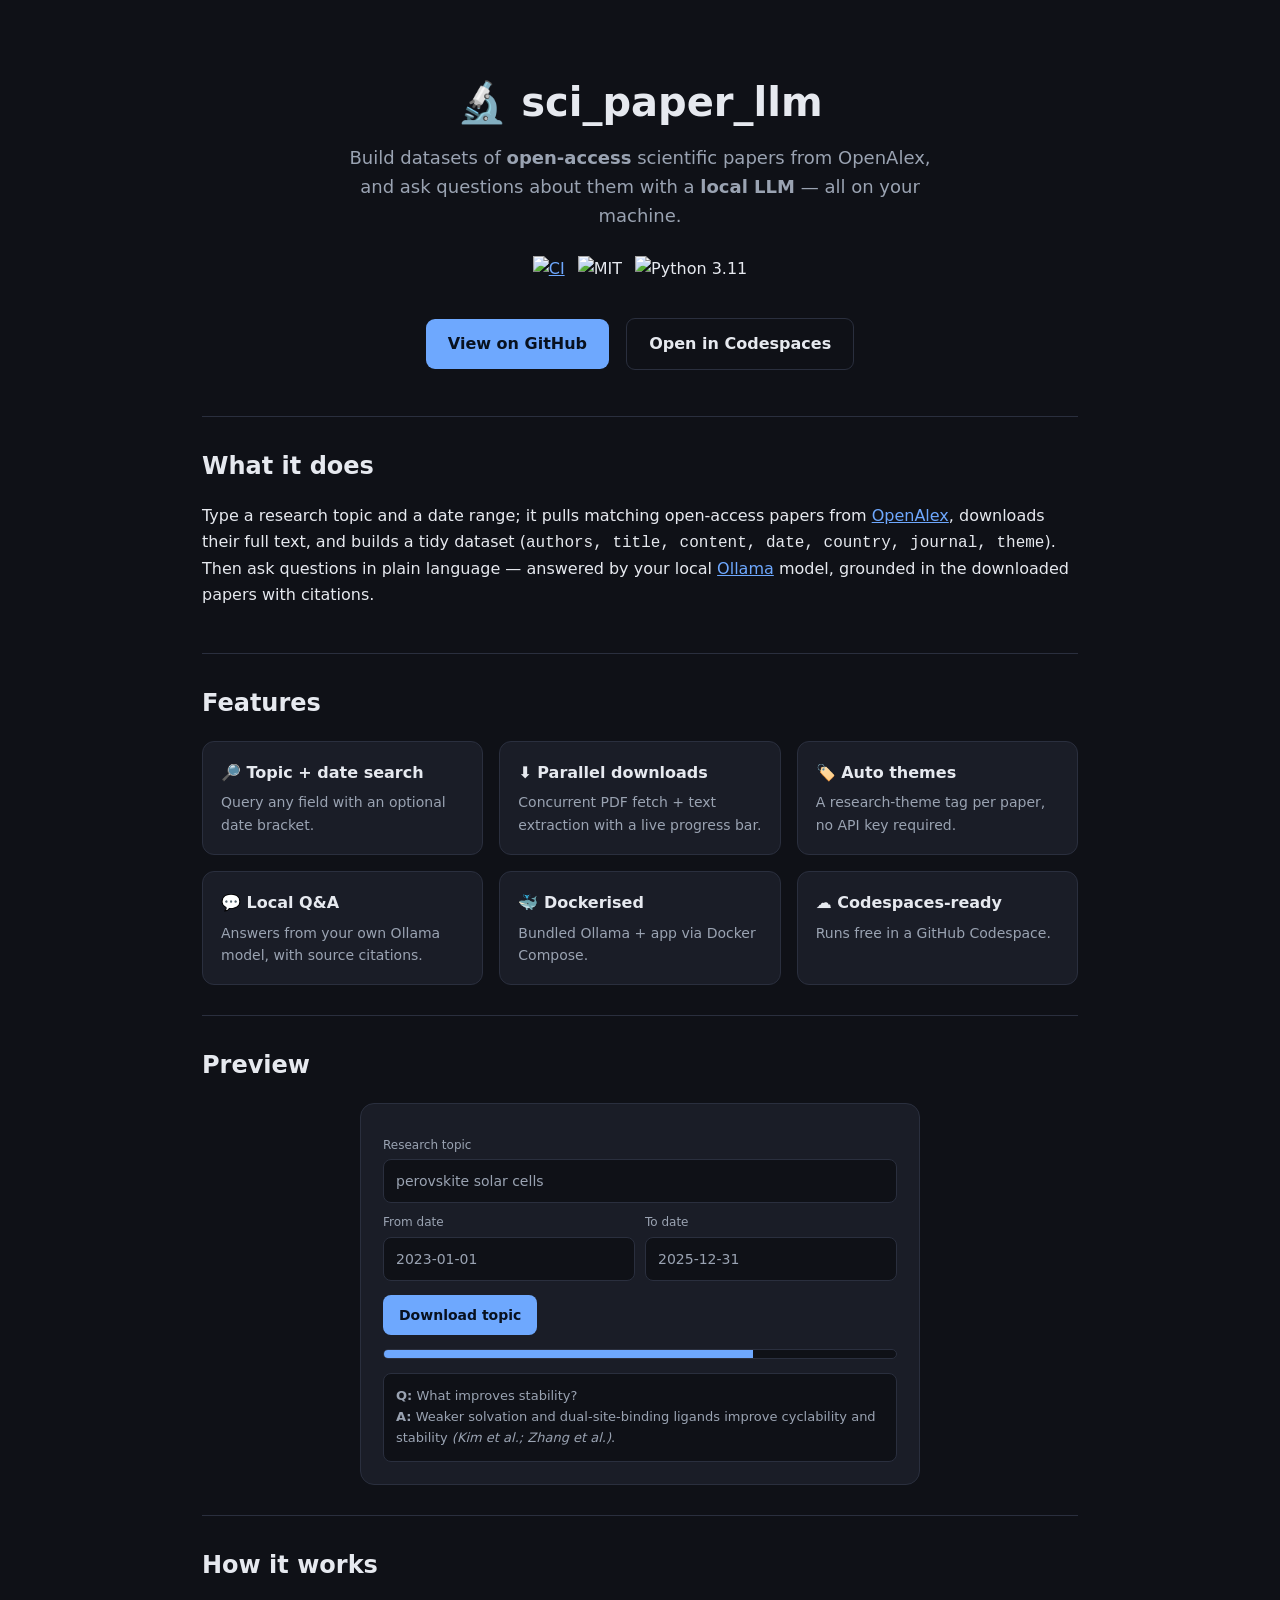
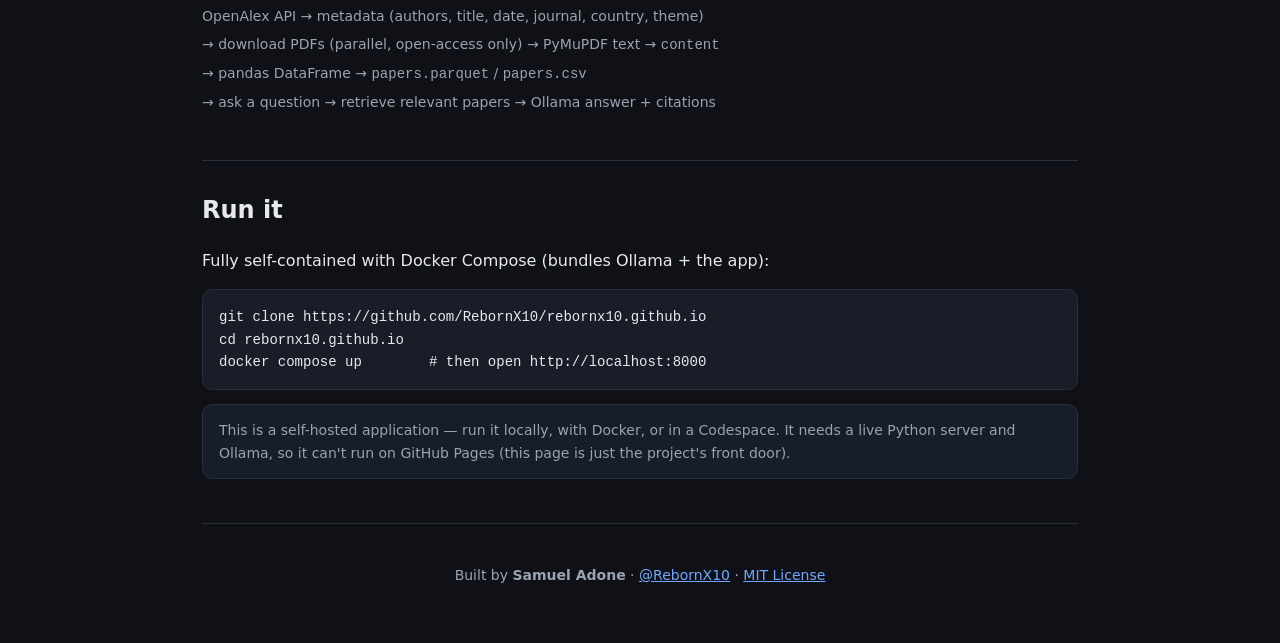
==== docs/index.html @ e5eac95b "Update repo references after rename to rebornx10.github.io Co-Authored-By: Claude Opus 4.8 <noreply@" ====
<!doctype html>
<html lang="en"><head>
<meta charset="utf-8">
<meta name="viewport" content="width=device-width, initial-scale=1">
<title>sci_paper_llm — Local Paper Research Assistant</title>
<meta name="description" content="Build open-access scientific-paper datasets from OpenAlex and query them with a local Ollama model.">
<style>
  :root { --bg:#0f1117; --card:#1a1d27; --line:#2a2f3e; --fg:#e6e9ef;
          --muted:#9aa3b2; --accent:#6ea8fe; --ok:#3fb950; }
  * { box-sizing:border-box; }
  body { margin:0; font:16px/1.6 system-ui,-apple-system,sans-serif;
         background:var(--bg); color:var(--fg); }
  a { color:var(--accent); }
  .wrap { max-width:920px; margin:0 auto; padding:0 22px; }
  header { text-align:center; padding:70px 0 40px; }
  h1 { font-size:40px; margin:0 0 10px; }
  .tag { color:var(--muted); font-size:18px; margin:0 auto 22px; max-width:620px; }
  .badges img { height:24px; margin:4px; vertical-align:middle; }
  .cta { margin-top:26px; }
  .btn { display:inline-block; padding:12px 22px; border-radius:9px; font-weight:600;
         text-decoration:none; margin:6px; }
  .btn.primary { background:var(--accent); color:#08111f; }
  .btn.ghost { border:1px solid var(--line); color:var(--fg); }
  section { padding:30px 0; border-top:1px solid var(--line); }
  h2 { font-size:24px; margin:0 0 18px; }
  .grid { display:grid; grid-template-columns:repeat(auto-fit,minmax(220px,1fr)); gap:16px; }
  .feature { background:var(--card); border:1px solid var(--line); border-radius:12px; padding:18px; }
  .feature h3 { margin:0 0 6px; font-size:16px; }
  .feature p { margin:0; color:var(--muted); font-size:14px; }
  pre { background:var(--card); border:1px solid var(--line); border-radius:10px;
        padding:16px; overflow:auto; font-size:14px; }
  code { font-family:ui-monospace,SFMono-Regular,Menlo,monospace; }
  .flow { color:var(--muted); font-size:14px; line-height:2; }
  /* UI preview */
  .preview { background:var(--card); border:1px solid var(--line); border-radius:14px;
             padding:22px; max-width:560px; margin:0 auto; }
  .preview label { display:block; font-size:12px; color:var(--muted); margin:10px 0 4px; }
  .preview .input { background:#0f1117; border:1px solid var(--line); border-radius:8px;
                    padding:10px 12px; font-size:14px; color:var(--muted); }
  .preview .row { display:flex; gap:10px; } .preview .row > div { flex:1; }
  .preview .button { display:inline-block; margin-top:14px; background:var(--accent);
                     color:#08111f; padding:9px 16px; border-radius:8px; font-weight:600; font-size:14px; }
  .bar { height:10px; background:#0f1117; border:1px solid var(--line);
         border-radius:6px; overflow:hidden; margin-top:14px; }
  .bar > i { display:block; height:100%; width:72%; background:var(--accent); }
  .answer { background:#0f1117; border:1px solid var(--line); border-radius:8px;
            padding:12px; margin-top:14px; font-size:13px; color:var(--muted); }
  footer { text-align:center; color:var(--muted); font-size:14px; padding:40px 0 60px;
           border-top:1px solid var(--line); }
  .note { background:rgba(110,168,254,.08); border:1px solid var(--line);
          border-radius:10px; padding:14px 16px; color:var(--muted); font-size:14px; }
</style></head>
<body><div class="wrap">

  <header>
    <h1>🔬 sci_paper_llm</h1>
    <p class="tag">Build datasets of <strong>open-access</strong> scientific papers from OpenAlex,
       and ask questions about them with a <strong>local LLM</strong> — all on your machine.</p>
    <p class="badges">
      <a href="https://github.com/RebornX10/rebornx10.github.io/actions/workflows/ci.yml"><img src="https://github.com/RebornX10/rebornx10.github.io/actions/workflows/ci.yml/badge.svg" alt="CI"></a>
      <img src="https://img.shields.io/badge/License-MIT-yellow.svg" alt="MIT">
      <img src="https://img.shields.io/badge/python-3.11-blue.svg" alt="Python 3.11">
    </p>
    <div class="cta">
      <a class="btn primary" href="https://github.com/RebornX10/rebornx10.github.io">View on GitHub</a>
      <a class="btn ghost" href="https://codespaces.new/RebornX10/rebornx10.github.io">Open in Codespaces</a>
    </div>
  </header>

  <section>
    <h2>What it does</h2>
    <p>Type a research topic and a date range; it pulls matching open-access papers from
       <a href="https://openalex.org">OpenAlex</a>, downloads their full text, and builds a
       tidy dataset (<code>authors, title, content, date, country, journal, theme</code>).
       Then ask questions in plain language — answered by your local
       <a href="https://ollama.com">Ollama</a> model, grounded in the downloaded papers with citations.</p>
  </section>

  <section>
    <h2>Features</h2>
    <div class="grid">
      <div class="feature"><h3>🔎 Topic + date search</h3><p>Query any field with an optional date bracket.</p></div>
      <div class="feature"><h3>⬇️ Parallel downloads</h3><p>Concurrent PDF fetch + text extraction with a live progress bar.</p></div>
      <div class="feature"><h3>🏷️ Auto themes</h3><p>A research-theme tag per paper, no API key required.</p></div>
      <div class="feature"><h3>💬 Local Q&amp;A</h3><p>Answers from your own Ollama model, with source citations.</p></div>
      <div class="feature"><h3>🐳 Dockerised</h3><p>Bundled Ollama + app via Docker Compose.</p></div>
      <div class="feature"><h3>☁️ Codespaces-ready</h3><p>Runs free in a GitHub Codespace.</p></div>
    </div>
  </section>

  <section>
    <h2>Preview</h2>
    <div class="preview">
      <label>Research topic</label>
      <div class="input">perovskite solar cells</div>
      <div class="row">
        <div><label>From date</label><div class="input">2023-01-01</div></div>
        <div><label>To date</label><div class="input">2025-12-31</div></div>
      </div>
      <span class="button">Download topic</span>
      <div class="bar"><i></i></div>
      <div class="answer"><strong>Q:</strong> What improves stability?<br>
        <strong>A:</strong> Weaker solvation and dual-site-binding ligands improve
        cyclability and stability <em>(Kim et al.; Zhang et al.)</em>.</div>
    </div>
  </section>

  <section>
    <h2>How it works</h2>
    <p class="flow">
      OpenAlex API → metadata (authors, title, date, journal, country, theme)<br>
      → download PDFs (parallel, open-access only) → PyMuPDF text → <code>content</code><br>
      → pandas DataFrame → <code>papers.parquet</code> / <code>papers.csv</code><br>
      → ask a question → retrieve relevant papers → Ollama answer + citations
    </p>
  </section>

  <section>
    <h2>Run it</h2>
    <p>Fully self-contained with Docker Compose (bundles Ollama + the app):</p>
    <pre><code>git clone https://github.com/RebornX10/rebornx10.github.io
cd rebornx10.github.io
docker compose up        # then open http://localhost:8000</code></pre>
    <p class="note">This is a self-hosted application — run it locally, with Docker, or in a
       Codespace. It needs a live Python server and Ollama, so it can't run on GitHub Pages
       (this page is just the project's front door).</p>
  </section>

  <footer>
    Built by <strong>Samuel Adone</strong> ·
    <a href="https://github.com/RebornX10">@RebornX10</a> ·
    <a href="https://github.com/RebornX10/rebornx10.github.io/blob/master/LICENSE">MIT License</a>
  </footer>

</div></body></html>
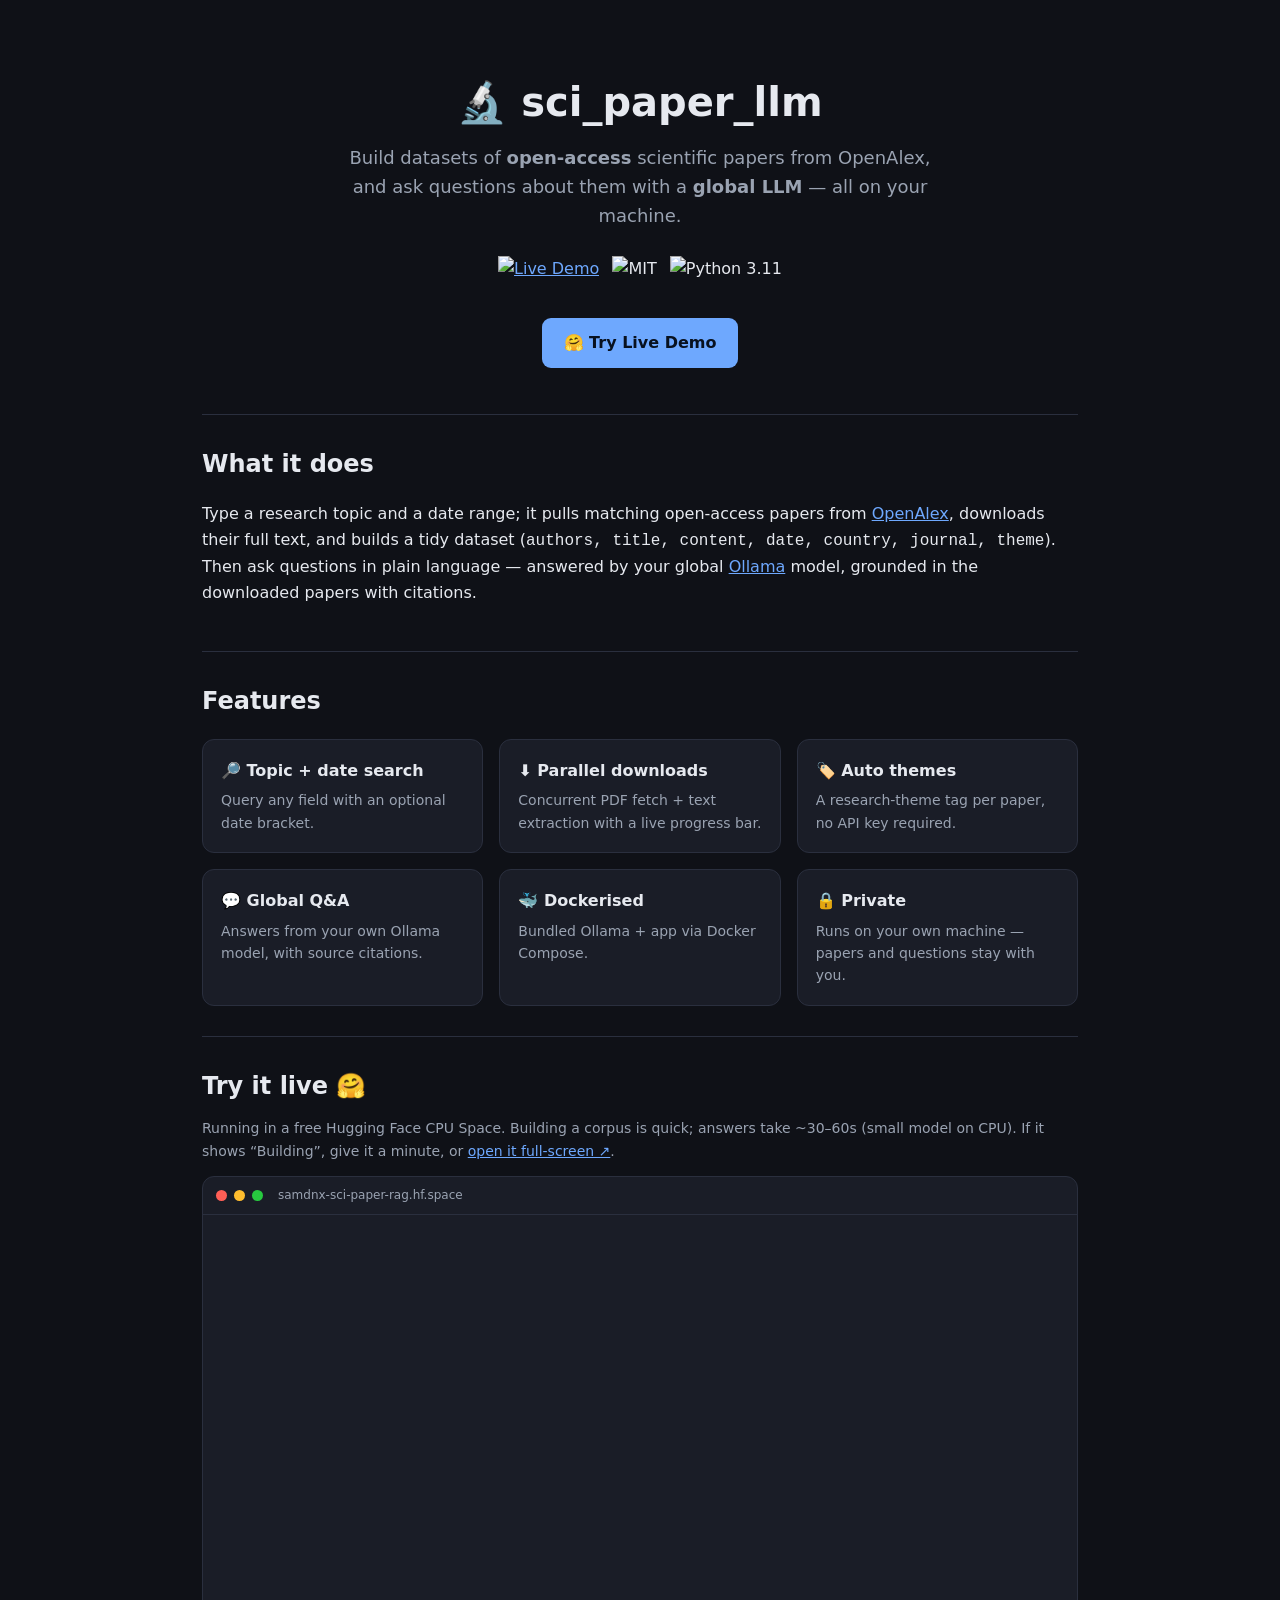
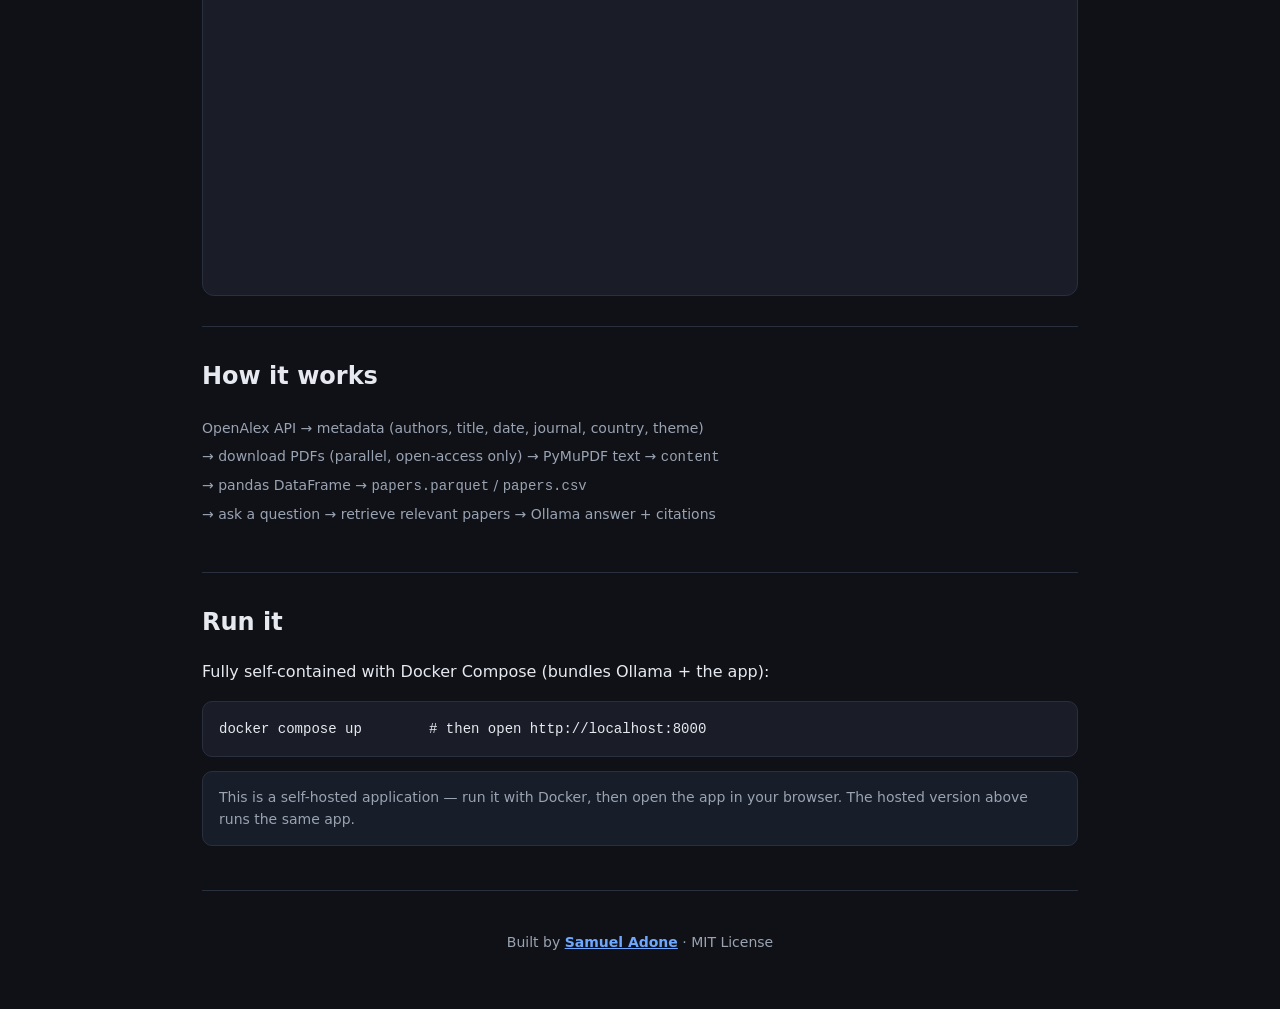
==== commit 347bbff5: "Global rebrand + live system metrics, theme toggle, ETA, RAM-based cap, 2-CPU tuning - replace 'loca" ====
--- a/docs/index.html
+++ b/docs/index.html
@@ -2,8 +2,8 @@
 <html lang="en"><head>
 <meta charset="utf-8">
 <meta name="viewport" content="width=device-width, initial-scale=1">
-<title>sci_paper_llm — Local Paper Research Assistant</title>
-<meta name="description" content="Build open-access scientific-paper datasets from OpenAlex and query them with a local Ollama model.">
+<title>sci_paper_llm — Global Paper Research Assistant</title>
+<meta name="description" content="Build open-access scientific-paper datasets from OpenAlex and query them with a global Ollama model.">
 <style>
   :root { --bg:#0f1117; --card:#1a1d27; --line:#2a2f3e; --fg:#e6e9ef;
           --muted:#9aa3b2; --accent:#6ea8fe; --ok:#3fb950; }
@@ -55,15 +55,14 @@
   <header>
     <h1>🔬 sci_paper_llm</h1>
     <p class="tag">Build datasets of <strong>open-access</strong> scientific papers from OpenAlex,
-       and ask questions about them with a <strong>local LLM</strong> — all on your machine.</p>
+       and ask questions about them with a <strong>global LLM</strong> — all on your machine.</p>
     <p class="badges">
-      <a href="https://github.com/RebornX10/rebornx10.github.io/actions/workflows/ci.yml"><img src="https://github.com/RebornX10/rebornx10.github.io/actions/workflows/ci.yml/badge.svg" alt="CI"></a>
+      <a href="https://huggingface.co/spaces/SamDNX/sci_paper_rag"><img src="https://img.shields.io/badge/Hugging%20Face-Live%20Demo-yellow?logo=huggingface&logoColor=white" alt="Live Demo"></a>
       <img src="https://img.shields.io/badge/License-MIT-yellow.svg" alt="MIT">
       <img src="https://img.shields.io/badge/python-3.11-blue.svg" alt="Python 3.11">
     </p>
     <div class="cta">
-      <a class="btn primary" href="https://github.com/RebornX10/rebornx10.github.io">View on GitHub</a>
-      <a class="btn ghost" href="https://codespaces.new/RebornX10/rebornx10.github.io">Open in Codespaces</a>
+      <a class="btn primary" href="#demo">🤗 Try Live Demo</a>
     </div>
   </header>
 
@@ -72,7 +71,7 @@
     <p>Type a research topic and a date range; it pulls matching open-access papers from
        <a href="https://openalex.org">OpenAlex</a>, downloads their full text, and builds a
        tidy dataset (<code>authors, title, content, date, country, journal, theme</code>).
-       Then ask questions in plain language — answered by your local
+       Then ask questions in plain language — answered by your global
        <a href="https://ollama.com">Ollama</a> model, grounded in the downloaded papers with citations.</p>
   </section>
 
@@ -82,26 +81,28 @@
       <div class="feature"><h3>🔎 Topic + date search</h3><p>Query any field with an optional date bracket.</p></div>
       <div class="feature"><h3>⬇️ Parallel downloads</h3><p>Concurrent PDF fetch + text extraction with a live progress bar.</p></div>
       <div class="feature"><h3>🏷️ Auto themes</h3><p>A research-theme tag per paper, no API key required.</p></div>
-      <div class="feature"><h3>💬 Local Q&amp;A</h3><p>Answers from your own Ollama model, with source citations.</p></div>
+      <div class="feature"><h3>💬 Global Q&amp;A</h3><p>Answers from your own Ollama model, with source citations.</p></div>
       <div class="feature"><h3>🐳 Dockerised</h3><p>Bundled Ollama + app via Docker Compose.</p></div>
-      <div class="feature"><h3>☁️ Codespaces-ready</h3><p>Runs free in a GitHub Codespace.</p></div>
+      <div class="feature"><h3>🔒 Private</h3><p>Runs on your own machine — papers and questions stay with you.</p></div>
     </div>
   </section>
 
-  <section>
-    <h2>Preview</h2>
-    <div class="preview">
-      <label>Research topic</label>
-      <div class="input">perovskite solar cells</div>
-      <div class="row">
-        <div><label>From date</label><div class="input">2023-01-01</div></div>
-        <div><label>To date</label><div class="input">2025-12-31</div></div>
+  <section id="demo">
+    <h2>Try it live 🤗</h2>
+    <p style="color:var(--muted);font-size:14px;margin-top:-6px">
+      Running in a free Hugging Face CPU Space. Building a corpus is quick; answers take
+      ~30–60s (small model on CPU). If it shows “Building”, give it a minute, or
+      <a href="https://samdnx-sci-paper-rag.hf.space" target="_blank" rel="noopener">open it full-screen ↗</a>.
+    </p>
+    <div style="border:1px solid var(--line);border-radius:12px;overflow:hidden;background:var(--card)">
+      <div style="display:flex;align-items:center;gap:7px;padding:9px 13px;border-bottom:1px solid var(--line)">
+        <span style="width:11px;height:11px;border-radius:50%;background:#ff5f56;display:inline-block"></span>
+        <span style="width:11px;height:11px;border-radius:50%;background:#ffbd2e;display:inline-block"></span>
+        <span style="width:11px;height:11px;border-radius:50%;background:#27c93f;display:inline-block"></span>
+        <span style="margin-left:8px;color:var(--muted);font-size:12px">samdnx-sci-paper-rag.hf.space</span>
       </div>
-      <span class="button">Download topic</span>
-      <div class="bar"><i></i></div>
-      <div class="answer"><strong>Q:</strong> What improves stability?<br>
-        <strong>A:</strong> Weaker solvation and dual-site-binding ligands improve
-        cyclability and stability <em>(Kim et al.; Zhang et al.)</em>.</div>
+      <iframe src="https://samdnx-sci-paper-rag.hf.space" title="sci_paper_llm live demo"
+              loading="lazy" style="width:100%;height:680px;border:0;display:block"></iframe>
     </div>
   </section>
 
@@ -118,18 +119,13 @@
   <section>
     <h2>Run it</h2>
     <p>Fully self-contained with Docker Compose (bundles Ollama + the app):</p>
-    <pre><code>git clone https://github.com/RebornX10/rebornx10.github.io
-cd rebornx10.github.io
-docker compose up        # then open http://localhost:8000</code></pre>
-    <p class="note">This is a self-hosted application — run it locally, with Docker, or in a
-       Codespace. It needs a live Python server and Ollama, so it can't run on GitHub Pages
-       (this page is just the project's front door).</p>
+    <pre><code>docker compose up        # then open http://localhost:8000</code></pre>
+    <p class="note">This is a self-hosted application — run it with Docker, then open the app
+       in your browser. The hosted version above runs the same app.</p>
   </section>
 
   <footer>
-    Built by <strong>Samuel Adone</strong> ·
-    <a href="https://github.com/RebornX10">@RebornX10</a> ·
-    <a href="https://github.com/RebornX10/rebornx10.github.io/blob/master/LICENSE">MIT License</a>
+    Built by <a href="https://www.linkedin.com/in/samuel-adone" target="_blank" rel="noopener"><strong>Samuel Adone</strong></a> · MIT License
   </footer>
 
 </div></body></html>
